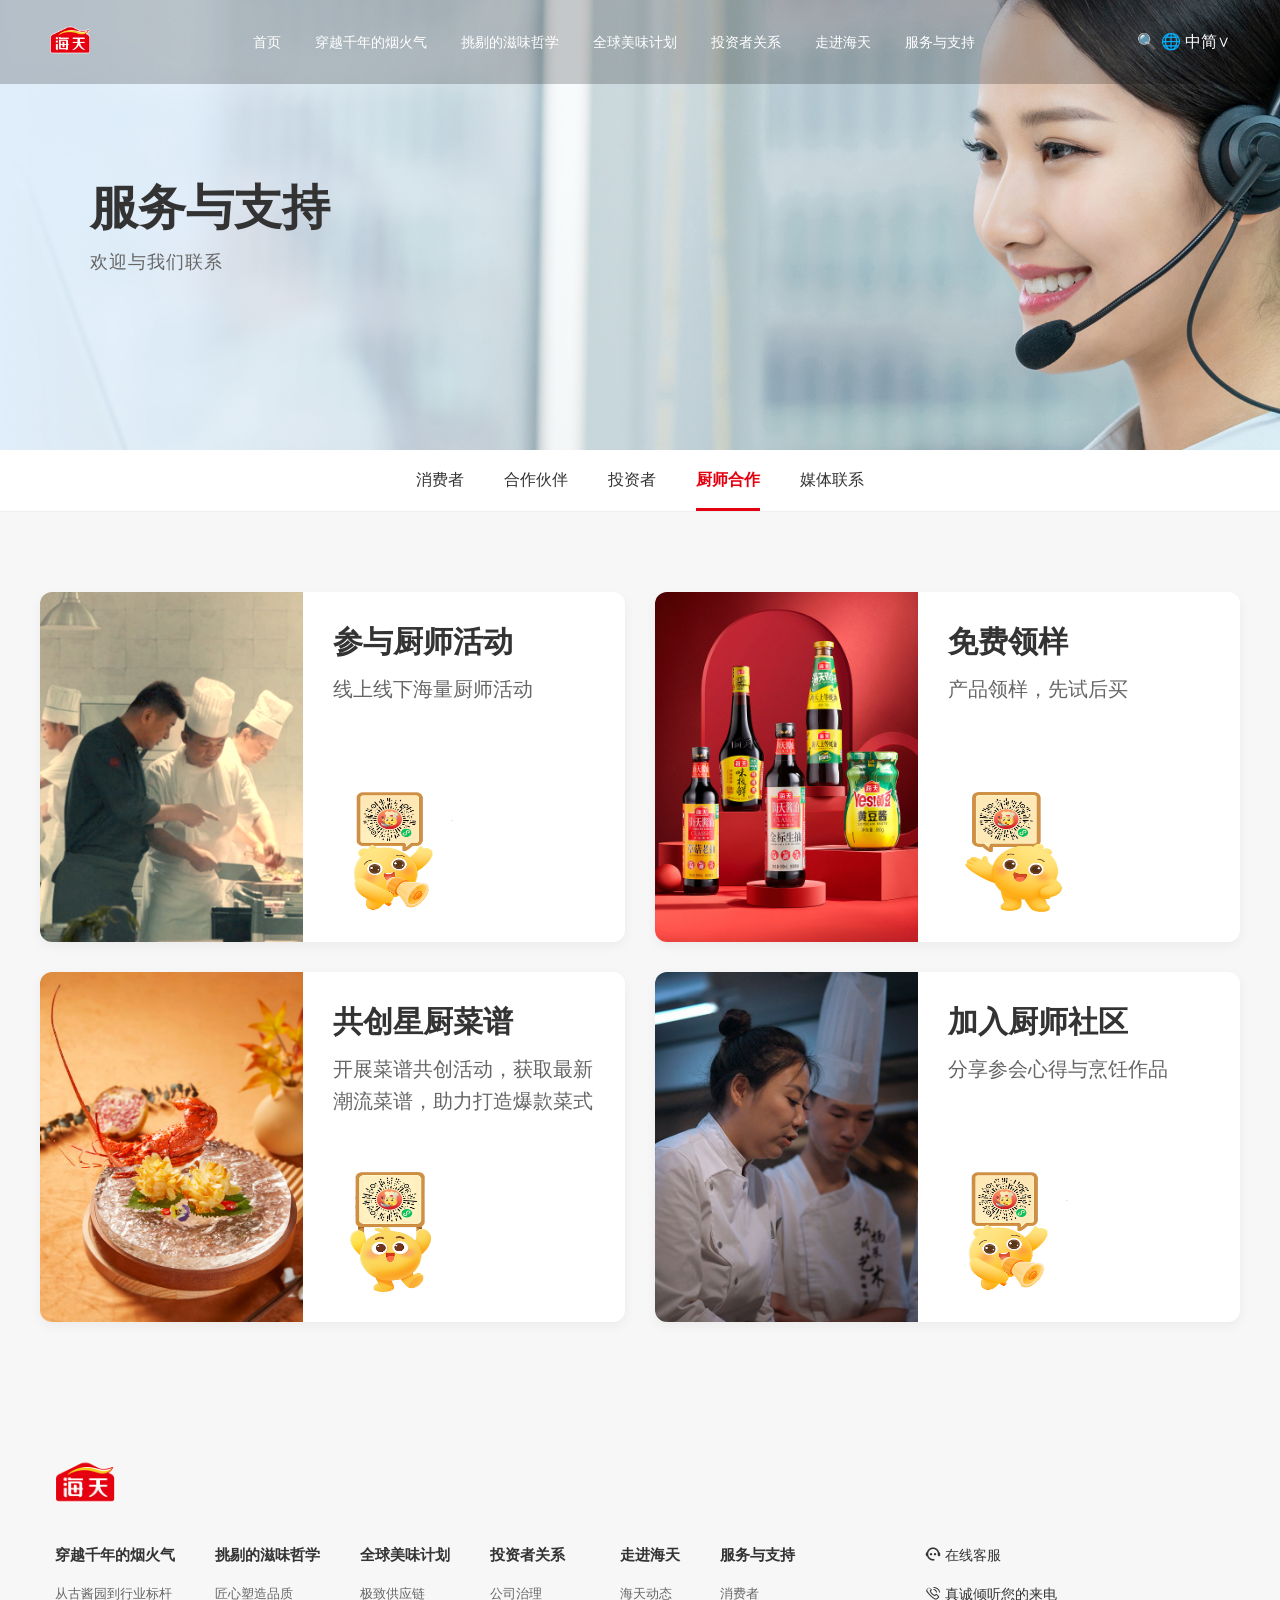
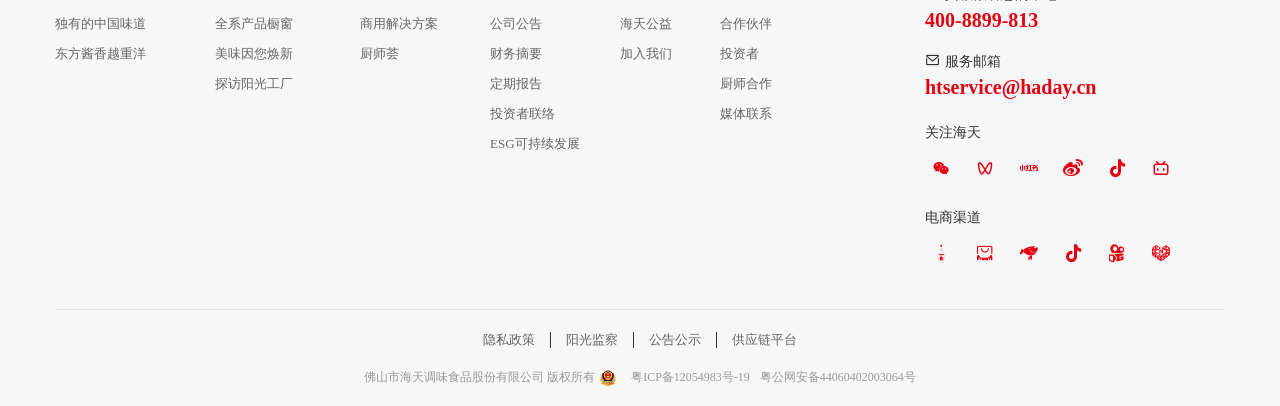
==== service.html @ 2e5ee678 "4.5update" ====
<!DOCTYPE html>
<html lang="en">
<head>
    <meta charset="UTF-8">
    <meta name="viewport" content="width=device-width, initial-scale=1.0">
    <title>Document</title>
    <link rel="stylesheet" href="./css/service.css">
    <link rel="stylesheet" href="./css/font_ivn4hwfyvwr/iconfont.css">
</head>
<body>
    <!-------------导航栏--与之前的一致------------>
    <header class="navbar">
        <div class="logo">
            <img src="./images/logo.png" alt="海天logo"> 
        </div>
        <nav class="nav-links">
            <a href="#">首页</a>
            <a href="#">穿越千年的烟火气</a>
            <a href="#">挑剔的滋味哲学</a>
            <a href="#">全球美味计划</a>
            <a href="#">投资者关系</a>
            <a href="#">走进海天</a>
            <a href="./service.html">服务与支持</a>
        </nav>
        <div class="nav-icons">
            <span class="search-icon">🔍</span>
            <span class="lang-select">🌐 中简∨</span>
        </div>
    </header>
    <!-------------------------------------------->

    <!------首页图片----->
    <section class="service-banner">
        <div class="banner-container">
            <div class="banner-content">
                <h1 class="banner-title">服务与支持</h1>
                <p class="banner-subtitle">欢迎与我们联系</p>
            </div>
        </div>
    </section>
    <!------------------>

    <!---------不紧要的导航栏--------->

    <nav class="service-sub-nav">
        <div class="sub-nav-container">
            <a href="#" class="sub-nav-item">消费者</a>
            <a href="#" class="sub-nav-item">合作伙伴</a>
            <a href="#" class="sub-nav-item">投资者</a>
            <a href="#" class="sub-nav-item active">厨师合作</a>
            <a href="#" class="sub-nav-item">媒体联系</a>
        </div>
    </nav>

    <!------------------------------->


    <!-------------------厨师海报区域------------------>
    <section class="chef-activity-section">
        <div class="activity-container">
            <div class="activity-card">
                <div class="card-image">
                    <img src="./images/img2.jpg" alt="参与厨师活动">
                </div>
                <div class="card-content">
                    <h3 class="card-title">参与厨师活动</h3>
                    <p class="card-subtitle">线上线下海量厨师活动</p>
                    <img src="./images/img6.png" alt="小程序码" class="card-qrcode">
                </div>
            </div>
    
            <div class="activity-card">
                <div class="card-image">
                    <img src="./images/img3.jpg" alt="免费领样">
                </div>
                <div class="card-content">
                    <h3 class="card-title">免费领样</h3>
                    <p class="card-subtitle">产品领样，先试后买</p>
                    <img src="./images/img7.png" alt="小程序码" class="card-qrcode">
                </div>
            </div>
    
            <div class="activity-card">
                <div class="card-image">
                    <img src="./images/img4.jpg" alt="共创星厨菜谱">
                </div>
                <div class="card-content">
                    <h3 class="card-title">共创星厨菜谱</h3>
                    <p class="card-subtitle">开展菜谱共创活动，获取最新潮流菜谱，助力打造爆款菜式</p>
                    <img src="./images/img8.png" alt="小程序码" class="card-qrcode">
                </div>
            </div>
    
            <div class="activity-card">
                <div class="card-image">
                    <img src="./images/img5.jpg" alt="加入厨师社区">
                </div>
                <div class="card-content">
                    <h3 class="card-title">加入厨师社区</h3>
                    <p class="card-subtitle">分享参会心得与烹饪作品</p>
                    <img src="./images/img9.png" alt="小程序码" class="card-qrcode">
                </div>
            </div>
        </div>
    </section>
    <!------------------------------------------------>


    <!-------最下方的图标以及文字区域(与之前的一致)-------->

    <footer class="footer-section">
        <div class="footer-container">
            <div class="footer-logo">
                <img src="./images/logo.png" alt="海天" width="60">
            </div>
    
            <div class="footer-main">
                <div class="footer-links-wrapper">
                    <div class="link-column">
                        <h4>穿越千年的烟火气</h4>
                        <a href="#">从古酱园到行业标杆</a>
                        <a href="#">独有的中国味道</a>
                        <a href="#">东方酱香越重洋</a>
                    </div>
                    <div class="link-column">
                        <h4>挑剔的滋味哲学</h4>
                        <a href="#">匠心塑造品质</a>
                        <a href="#">全系产品橱窗</a>
                        <a href="#">美味因您焕新</a>
                        <a href="#">探访阳光工厂</a>
                    </div>
                    <div class="link-column">
                        <h4>全球美味计划</h4>
                        <a href="#">极致供应链</a>
                        <a href="#">商用解决方案</a>
                        <a href="#">厨师荟</a>
                    </div>
                    <div class="link-column">
                        <h4>投资者关系</h4>
                        <a href="#">公司治理</a>
                        <a href="#">公司公告</a>
                        <a href="#">财务摘要</a>
                        <a href="#">定期报告</a>
                        <a href="#">投资者联络</a>
                        <a href="#">ESG可持续发展</a>
                    </div>
                    <div class="link-column">
                        <h4>走进海天</h4>
                        <a href="#">海天动态</a>
                        <a href="#">海天公益</a>
                        <a href="#">加入我们</a>
                    </div>
                    <div class="link-column">
                        <h4>服务与支持</h4>
                        <a href="#">消费者</a>
                        <a href="#">合作伙伴</a>
                        <a href="#">投资者</a>
                        <a href="#">厨师合作</a>
                        <a href="#">媒体联系</a>
                    </div>
                </div>
    
                <div class="footer-contact">
                    <div class="contact-item">
                        <i class="iconfont icon-zaixiankefu"></i> 在线客服
                    </div>
                    <div class="contact-item phone">
                        <p><i class="iconfont icon-laidian"></i> 真诚倾听您的来电</p>
                        <span class="red-text">400-8899-813</span>
                    </div>
                    <div class="contact-item email">
                        <p><i class="iconfont icon-email"></i> 服务邮箱</p>
                        <span class="red-text">htservice@haday.cn</span>
                    </div>
    
                    <div class="channel-group">
                        <p>关注海天</p>
                        <div class="icon-list">
                            <i class="iconfont icon-weixin"></i>
                            <i class="iconfont icon-weixinshipinhao"></i>
                            <i class="iconfont icon-redbook"></i>
                            <i class="iconfont icon-xinlangweibo"></i>
                            <i class="iconfont icon-douyin"></i>
                            <i class="iconfont icon-bilibili-line"></i>
                        </div>
                    </div>
    
                    <div class="channel-group">
                        <p>电商渠道</p>
                        <div class="icon-list">
                            <i class="iconfont icon-jiangyou"></i>
                            <i class="iconfont icon-tianmao"></i>
                            <i class="iconfont icon-pay-jingdong"></i>
                            <i class="iconfont icon-douyin"></i>
                            <i class="iconfont icon-kuaishou"></i>
                            <i class="iconfont icon-pinduoduo"></i>
                        </div>
                    </div>
                </div>
            </div>
    
            <div class="footer-legal">
                <div class="legal-links">
                    <a href="#">隐私政策</a> | <a href="#">阳光监察</a> | <a href="#">公告公示</a> | <a href="#">供应链平台</a>
                </div>
                <div class="copyright">
                    佛山市海天调味食品股份有限公司 版权所有 
                    <img src="./images/img18.png" alt="警徽" class="police-icon">
                    <a href="#">粤ICP备12054983号-19</a> 
                    <span>粤公网安备44060402003064号</span>
                </div>
            </div>
        </div>
    </footer>

    <!-------------------------------------------------->

</body>
</html>
---- css/service.css ----
* {
    margin: 0;
    padding: 0;
    box-sizing: border-box;
    font-family: "Microsoft YaHei";
}

/* ------导航栏-------- */
.navbar {
    position: fixed;
    /* 固定 */
    top: 0;
    width: 100%;
    display: flex;
    justify-content: space-between;
    align-items: center;
    padding: 20px 50px;
    background: rgba(0, 0, 0, 0.2); 
    z-index: 1000;
    color: white;
}

.logo img {
    height: 40px;
}

.nav-links a {
    color: white;
    text-decoration: none;
    margin: 0 15px;
    font-size: 14px;
    font-weight: 500;
    position: relative;
    padding-bottom: 18px;
    transition: color 0.3s;
}

.nav-links a::after{
    content: '';
    position: absolute;
    bottom: 0;
    left: 50%;
    width: 0;
    height: 2px;
    background: #e40012;    
    transition: all 0.3s ease;
    transform: translateX(-50%);
}

.nav-links a:hover{
    color: #ffffff;
}

.nav-links a:hover::after{
    width: 100%;
}
/* --------------------- */



/* -------首页图片区域------- */
.service-banner {
    width: 100%;
    height: 450px; 
    background-image: url('/images/img1.jpg'); 
    background-size: cover;
    background-position: center;
    position: relative;
    display: flex;
    align-items: center;
}

.banner-container {
    width: 1200px;      
    margin: 0 auto;
    padding-left: 50px;  
}

.banner-content {
    color: #333;      
    text-align: left;
}

.banner-title {
    font-size: 48px;             /* 大标题字体 */
    font-weight: bold;
    margin-bottom: 10px;
}

.banner-subtitle {
    font-size: 18px;    
    color: #666;
    font-weight: 500;
    letter-spacing: 1px;     
}
/* ------------------------- */




/* ----内容重复的图标以及文字区域------- */
.footer-section {
    background-color: #f7f7f7; 
    padding: 50px 0 20px;
    font-family: "Microsoft YaHei";
}

.footer-container {
    max-width: 1200px;
    margin: 0 auto;
    padding: 0 15px;
}

.footer-main {
    display: flex;
    justify-content: space-between;
    padding-top: 30px;
    border-bottom: 1px solid #e5e5e5;
    padding-bottom: 40px;
}

.footer-links-wrapper {
    display: flex;
    gap: 40px;
}

.link-column h4 {
    font-size: 15px;
    color: #333;
    margin-bottom: 20px;
    font-weight: bold;
}

.link-column a {
    display: block;
    font-size: 13px;
    color: #666;
    text-decoration: none;
    margin-bottom: 12px;
    transition: color 0.3s;
}

.link-column a:hover {
    color: #e40011;
}

.footer-contact {
    width: 300px;
}

.contact-item {
    font-size: 14px;
    color: #333;
    margin-bottom: 20px;
    cursor: pointer;
}

.contact-item:hover { color: #e40011; }

.red-text {
    color: #e40011;
    font-size: 20px;
    font-weight: bold;
    display: block;
    margin-top: 5px;
}

.channel-group { margin-top: 25px; }
.channel-group p { font-size: 14px; color: #333; margin-bottom: 10px; }

.icon-list {
    display: flex;
    gap: 12px;
    flex-wrap: wrap;
}

.icon-list i {
    width: 32px;
    height: 32px;
    background-color: transparent;
    border-radius: 50%;
    display: flex;
    align-items: center;
    justify-content: center;
    font-size: 18px;
    color: #e40011; 
    cursor: pointer;
    transition: all 0.3s;
}

.icon-list i:hover {
    background-color: #e40011;
    color: #ffffff;
}

.footer-legal {
    padding-top: 20px;
    display: flex;
    flex-direction: column;
    align-items: center;
    gap: 10px;
}

.legal-links a {
    color: #666;
    font-size: 13px;
    text-decoration: none;
    margin: 0 10px;
}

.legal-links a:hover { color: #e40011; }

.copyright {
    display: flex;
    justify-content: center;
    align-items: center;
    flex-wrap: wrap;
    font-size: 12px;
    color: #999;
    margin-top: 10px;
}

.copyright .police-icon {
    width: 16px; 
    height: 16px;
    margin: 0 5px; 
}

.copyright a, .copyright span {
    color: #999;
    text-decoration: none;
    margin-left: 10px;
}


/* ---------------------------------- */


/* ---------不紧要的导航栏-------- */
.service-sub-nav {
    width: 100%;
    background-color: #fff;
    border-bottom: 1px solid #eee;
}

.sub-nav-container {
    width: 1200px;
    margin: 0 auto;
    display: flex;
    justify-content: center; 
    gap: 40px;              
}

.sub-nav-item {
    padding: 20px 0;
    font-size: 16px;
    color: #333;
    text-decoration: none;
    position: relative; 
    transition: color 0.3s ease;
}

.sub-nav-item:hover {
    color: #e40011;
}

.sub-nav-item.active {
    color: #e40011;
    font-weight: bold;
}

.sub-nav-item.active::after {
    content: '';
    position: absolute;
    bottom: 0;        
    left: 0;
    width: 100%;  
    height: 3px; 
    background-color: #e40011;
}
/* ------------------------------ */


/* ------------------厨师海报区域----------------- */
.chef-activity-section {
    width: 100%;
    padding: 80px 0;
    background-color: #f7f7f7;
}

.activity-container {
    width: 1200px;
    margin: 0 auto;
    display: grid;
    grid-template-columns: repeat(2, 1fr);
    gap: 30px; 
}

.activity-card {
    background-color: #fff;
    border-radius: 12px;                   
    overflow: hidden;                       
    box-shadow: 0 4px 12px rgba(0,0,0,0.05);
    display: flex;                         
    height: 350px;                         
    transition: transform 0.3s ease;   
}

.activity-card:hover {
    transform: translateY(-5px);
}

.card-image {
    flex: 1;           
    overflow: hidden; 
}

.card-image img {
    width: 100%;
    height: 100%;
    object-fit: cover;  
    transition: transform 0.6s cubic-bezier(0.25, 0.46, 0.45, 0.94); 
    /* 用一下ai推荐的过渡格式 */
}

.card-image img:hover {
    transform: scale(1.1);                  /* 放大 1.1 倍 */
}

.card-content {
    flex: 1;     
    padding: 30px;
    display: flex;
    flex-direction: column;
    align-items: flex-start; 
    position: relative;
}

.card-title {
    font-size: 30px;
    color: #333;
    margin-bottom: 10px;
}

.card-subtitle {
    font-size: 20px;
    color: #666;
    line-height: 1.6; 
    margin-bottom: 30px; 
}

.card-qrcode {
    position: absolute;
    bottom: 30px;  
    width: 120px;
    height: 120px;
}

/* ---------------------------------------------- */
---- css/font_ivn4hwfyvwr/iconfont.css ----
@font-face {
  font-family: "iconfont"; /* Project id  */
  src: url('iconfont.ttf?t=1775362065875') format('truetype');
}

.iconfont {
  font-family: "iconfont" !important;
  font-size: 16px;
  font-style: normal;
  -webkit-font-smoothing: antialiased;
  -moz-osx-font-smoothing: grayscale;
}

.icon-xinlangweibo:before {
  content: "\f01af";
}

.icon-weixin:before {
  content: "\f0106";
}

.icon-tianmao:before {
  content: "\e757";
}

.icon-jiangyou:before {
  content: "\e621";
}

.icon-zaixiankefu:before {
  content: "\e617";
}

.icon-laidian:before {
  content: "\e68e";
}

.icon-douyin:before {
  content: "\e8db";
}

.icon-kuaishou:before {
  content: "\e8dc";
}

.icon-pay-jingdong:before {
  content: "\e8dd";
}

.icon-pinduoduo:before {
  content: "\e8df";
}

.icon-weixinshipinhao:before {
  content: "\e68c";
}

.icon-email:before {
  content: "\e856";
}

.icon-bilibili-line:before {
  content: "\ea96";
}

.icon-redbook:before {
  content: "\e502";
}
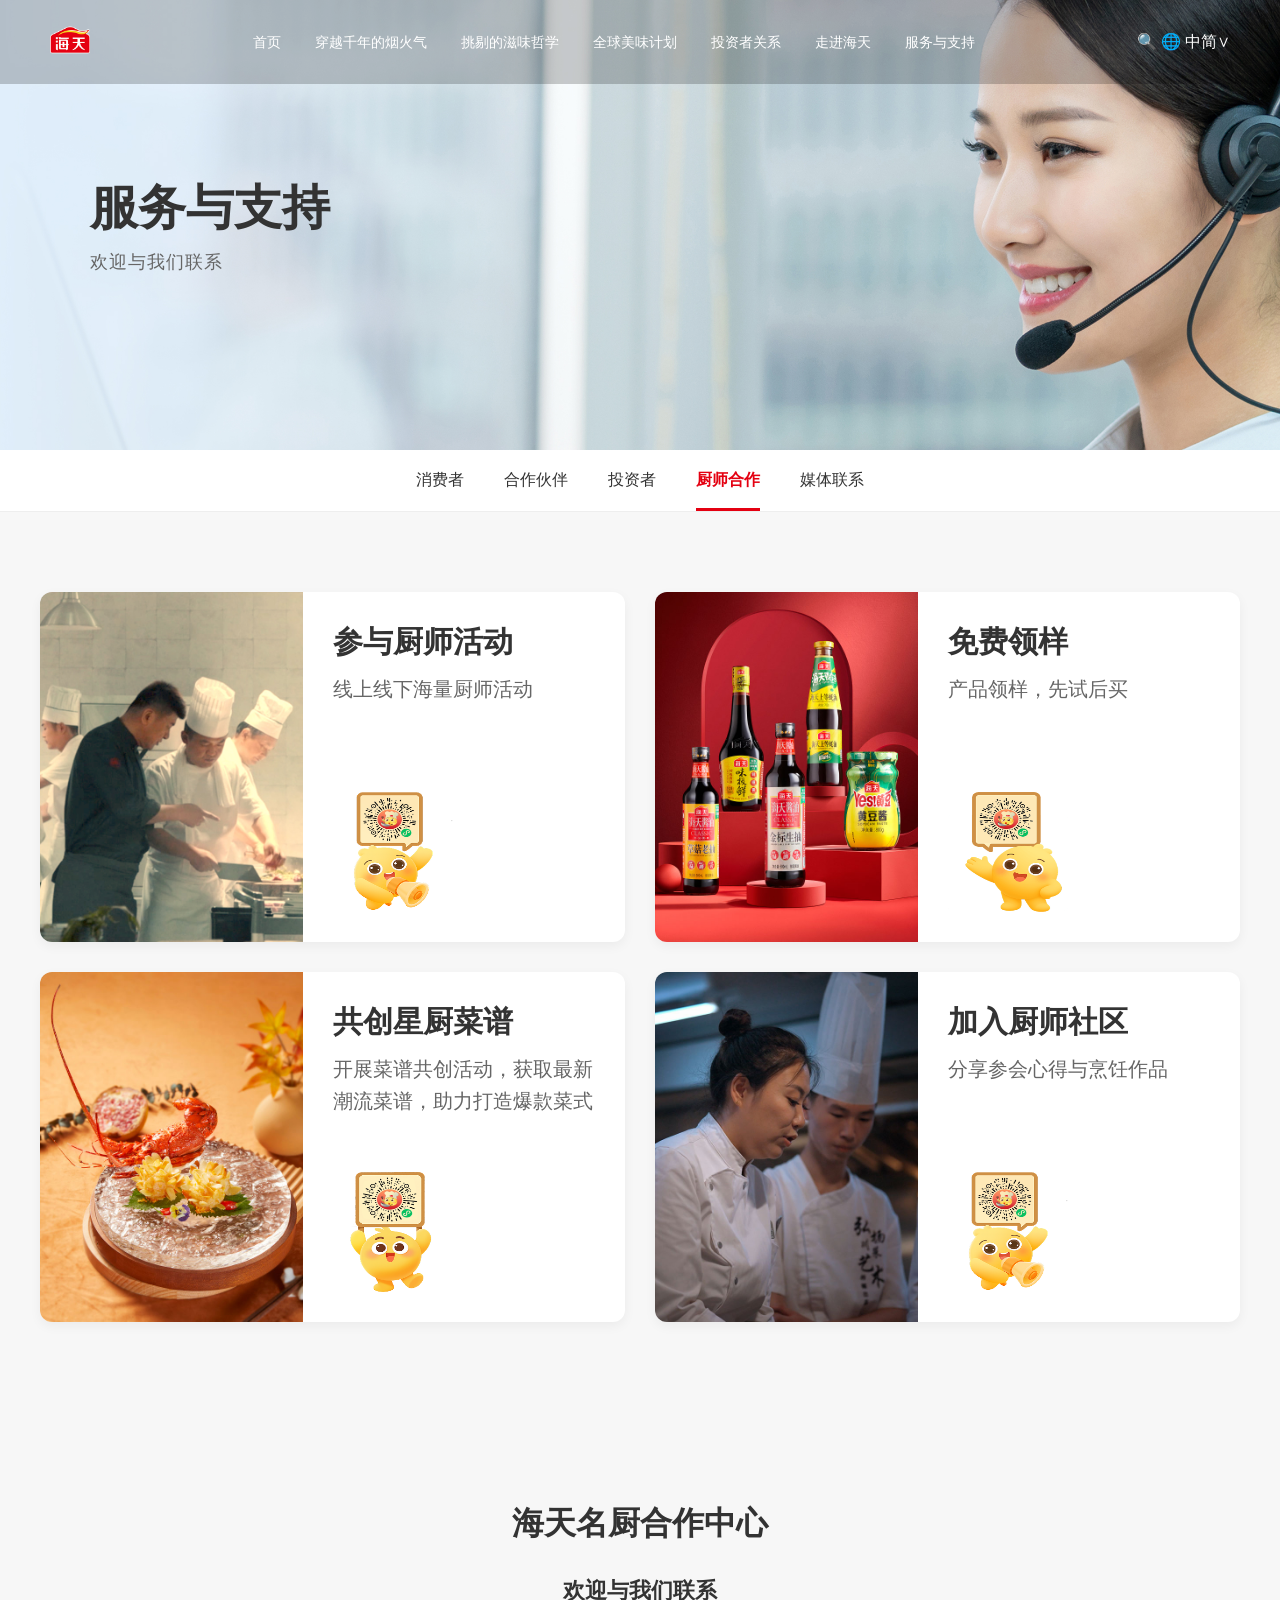
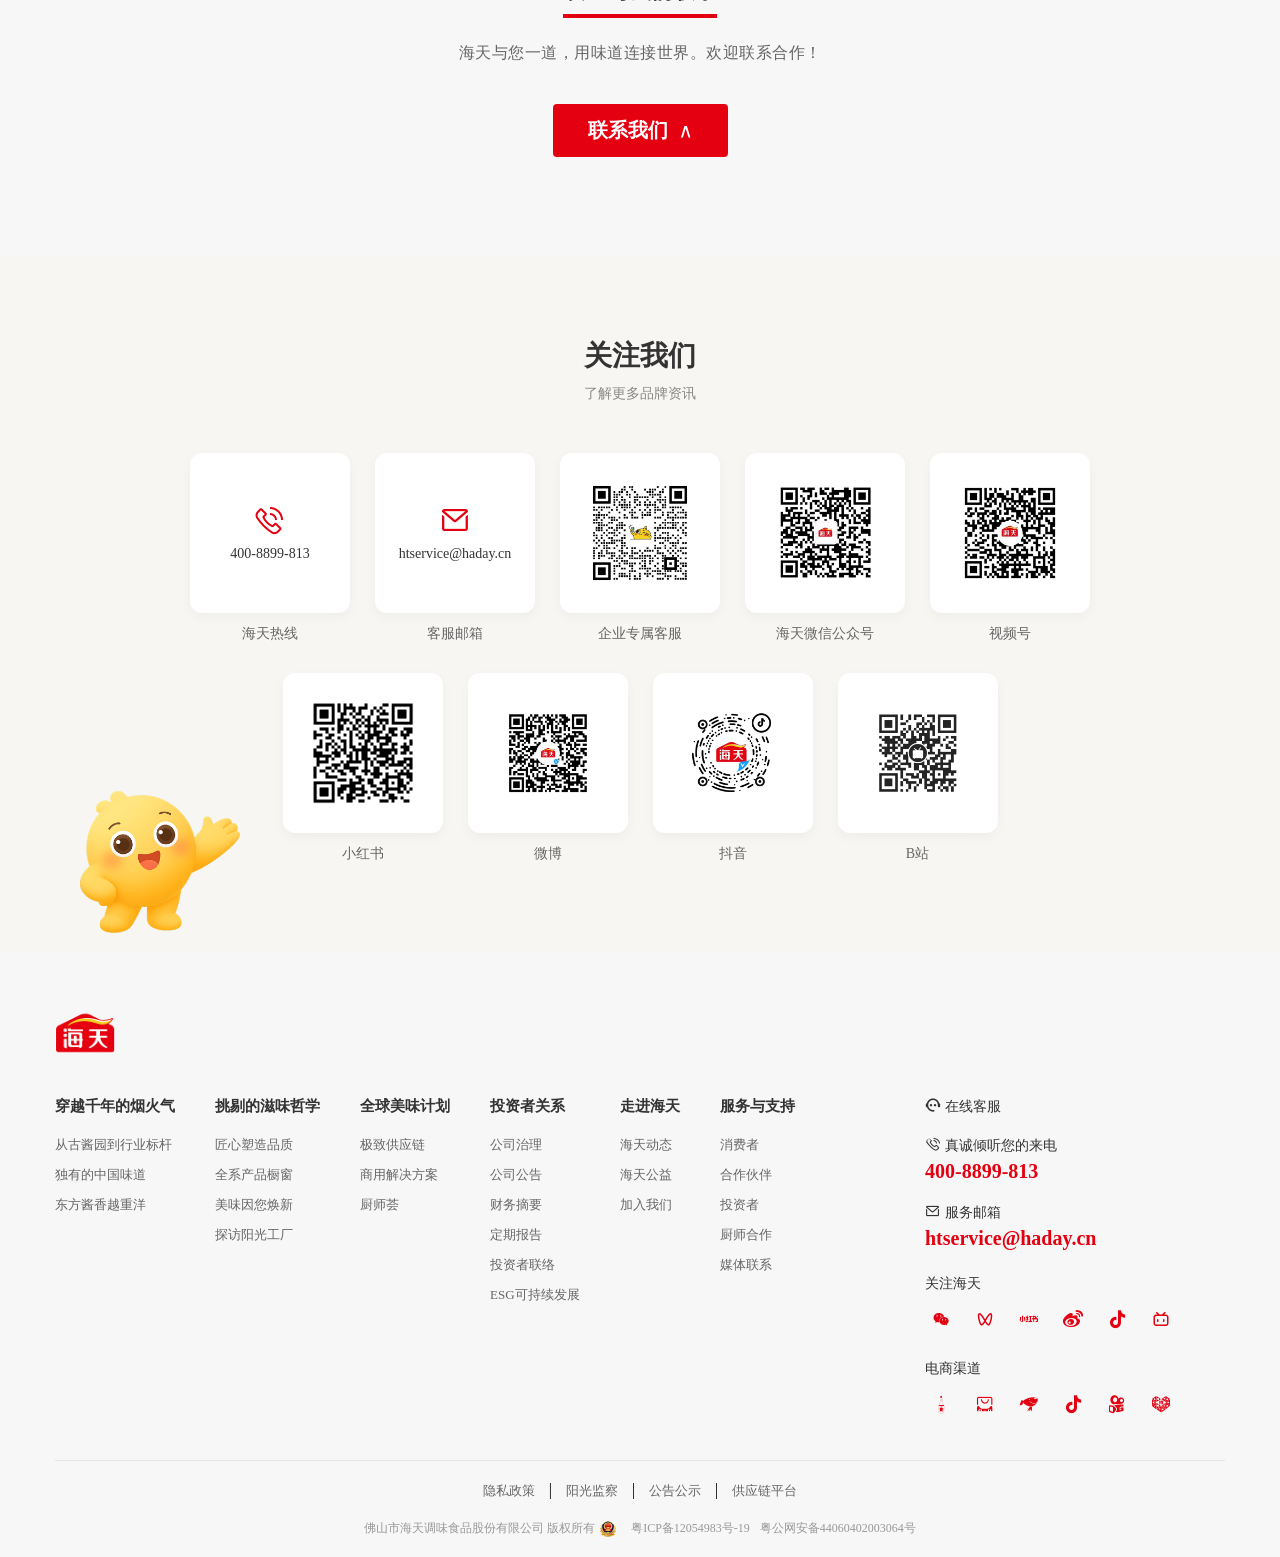
==== commit 392a6358: "4.5.22update" ====
--- a/service.html
+++ b/service.html
@@ -105,6 +105,116 @@
     </section>
     <!------------------------------------------------>
 
+    <!-------------合作中心区域-------------->
+    <section class="chef-contact-section">
+        <div class="contact-container">
+            <h2 class="contact-main-title">海天名厨合作中心</h2>
+            
+            <div class="contact-focus">
+                <span class="focus-text">欢迎与我们联系</span>
+                <div class="focus-line"></div>
+            </div>
+            
+            <p class="contact-desc">海天与您一道，用味道连接世界。欢迎联系合作！</p>
+            
+            <button class="contact-btn">
+                <span class="contact-content">联系我们</span>
+            </button>
+        </div>
+    </section>
+
+
+    <!-------------------------------------->
+
+    <!-------------一堆二维码区域-------------->
+    <section class="contact-follow-section">
+        <div class="contact-header">
+            <h2 class="contact-title">关注我们</h2>
+            <p class="contact-subtitle">了解更多品牌资讯</p>
+        </div>
+        
+        <div class="contact-main-container">
+
+             <!------------五个一行区域----------->
+            <div class="contact-row contact-row-top">
+                <div class="contact-card">
+                    <div class="contact-icon-wrapper">
+                        <i class="iconfont icon-laidian contact-icon-font"></i>
+                        <p class="contact-info-text">400-8899-813</p>
+                    </div>
+                    <span class="contact-card-label">海天热线</span>
+                </div>
+                
+                <div class="contact-card">
+                    <div class="contact-icon-wrapper">
+                        <i class="iconfont icon-email contact-icon-font"></i>
+                        <p class="contact-info-text">htservice@haday.cn</p>
+                    </div>
+                    <span class="contact-card-label">客服邮箱</span>
+                </div>
+                
+                <div class="contact-card contact-qr-type">
+                    <div class="contact-qr-wrapper">
+                        <img src="./images/img11-kf.jpg" alt="专属客服">
+                    </div>
+                    <span class="contact-card-label">企业专属客服</span>
+                </div>
+                
+                <div class="contact-card contact-qr-type">
+                    <div class="contact-qr-wrapper">
+                        <img src="./images/img12-gzh.jpg" alt="微信公众号">
+                    </div>
+                    <span class="contact-card-label">海天微信公众号</span>
+                </div>
+                
+                <div class="contact-card contact-qr-type">
+                    <div class="contact-qr-wrapper">
+                        <img src="./images/img13-sph.jpg" alt="视频号">
+                    </div>
+                    <span class="contact-card-label">视频号</span>
+                </div>
+
+                
+            </div>
+            <!------------------------------->
+
+        <!---------------四个一行----------->
+            <div class="contact-row contact-row-bottom">
+                <div class="contact-card contact-qr-type">
+                    <div class="contact-qr-wrapper">
+                        <img src="./images/img14-xhs.jpg" alt="小红书">
+                    </div>
+                    <span class="contact-card-label">小红书</span>
+                </div>
+                <div class="contact-card contact-qr-type">
+                    <div class="contact-qr-wrapper">
+                        <img src="./images/img15-wb.jpg" alt="微博">
+                    </div>
+                    <span class="contact-card-label">微博</span>
+                </div>
+                <div class="contact-card contact-qr-type">
+                    <div class="contact-qr-wrapper">
+                        <img src="./images/img16-dy.jpg" alt="抖音">
+                    </div>
+                    <span class="contact-card-label">抖音</span>
+                </div>
+                <div class="contact-card contact-qr-type">
+                    <div class="contact-qr-wrapper">
+                        <img src="./images/img17-blibli.jpg" alt="B站">
+                    </div>
+                    <span class="contact-card-label">B站</span>
+                </div>
+            </div>
+        <!-------------------------------->
+        </div>
+        
+        
+
+        <img src="./images/img10.png" alt="海天吉祥物" class="contact-mascot-img">
+    </section>
+
+    <!---------------------------------------->
+
 
     <!-------最下方的图标以及文字区域(与之前的一致)-------->
 
--- a/css/service.css
+++ b/css/service.css
@@ -356,4 +356,196 @@
     height: 120px;
 }
 
-/* ---------------------------------------------- */+/* ---------------------------------------------- */
+
+
+/* ------------合作中心区域----------- */
+.chef-contact-section {
+    padding: 100px 0;
+    background-color: #f7f7f7;
+    text-align: center;
+}
+
+.contact-container {
+    max-width: 1200px;
+    margin: 0 auto;
+}
+
+.contact-main-title {
+    font-size: 32px;
+    color: #333;
+    margin-bottom: 30px;
+    font-weight: bold;
+}
+
+.contact-focus {
+    display: inline-block;
+    margin-bottom: 25px;
+}
+
+.focus-text {
+    font-size: 22px;
+    color: #333;
+    font-weight: 600;
+}
+
+.focus-line {
+    width: 100%; 
+    height: 4px;
+    background-color: #e40011;
+    margin-top: 8px;
+}
+
+.contact-desc {
+    font-size: 16px;
+    color: #666;
+    margin-bottom: 40px;
+    letter-spacing: 0.5px;
+}
+
+.contact-btn {
+    padding: 12px 35px;
+    font-size: 18px;
+    cursor: pointer;
+    border: none;
+    border-radius: 4px;
+    display: inline-flex;
+    align-items: center;
+    gap: 10px;
+    background-color: #e40011;
+    transition: background 0.3s;
+}
+
+.contact-btn:hover{
+    background-color: #ff3344;
+}
+
+
+.contact-content{
+    font-size: 20px;
+    font-weight: bold;
+    color: #fff;
+    display: flex;
+    align-items: center;
+}
+
+/* 添加了一个箭头反转的效果 */
+
+.contact-content::after{
+    margin-top: 5px;
+    content: '∨';
+    margin-left: 10px;
+    font-weight: normal;
+    display: inline-block;
+    transform: rotate(180deg);
+    transition: transform 0.3s ease;
+}
+
+.contact-btn:hover .contact-content::after{
+    transform: rotate(0deg);
+}
+
+/* ---------------------------------- */
+
+/* -------------一堆二维码区域-----------*/
+.contact-follow-section {
+    width: 100%;
+    padding: 80px 0 120px;
+    background-color: #f8f6f2;
+    position: relative;
+    text-align: center;
+    overflow: hidden;
+}
+
+.contact-header {
+    margin-bottom: 50px;
+}
+
+.contact-title {
+    font-size: 28px;
+    color: #333;
+    margin-bottom: 10px;
+}
+
+.contact-subtitle {
+    font-size: 14px;
+    color: #888;
+}
+
+.contact-main-container {
+    width: 1200px;
+    margin: 0 auto;
+    display: flex;
+    flex-direction: column;
+    gap: 60px;
+}
+
+.contact-row {
+    display: flex;
+    justify-content: center;
+    gap: 25px;
+}
+
+.contact-card {
+    width: 160px;
+    background: #fff;
+    border-radius: 12px;
+    box-shadow: 0 4px 12px rgba(0,0,0,0.04);
+    position: relative;
+    transition: transform 0.3s ease;
+    cursor: pointer;
+}
+
+.contact-card:hover {
+    transform: translateY(-5px);
+}
+
+.contact-icon-wrapper,
+.contact-qr-wrapper {
+    width: 100%;
+    aspect-ratio: 1 / 1;
+    /* 设置一个正方形区域 */
+    display: flex;
+    flex-direction: column;
+    align-items: center;
+    justify-content: center;
+    padding: 20px;
+    box-sizing: border-box;
+}
+
+.contact-icon-font {
+    font-size: 32px !important;
+    /* 强制扩大图标的区域 */
+    color: #e40011;
+    margin-bottom: 10px;
+}
+
+.contact-info-text {
+    font-size: 14px;
+    color: #333;
+    font-weight: 500;
+}
+
+.contact-qr-wrapper img {
+    width: 100%;
+    height: 100%;
+    object-fit: contain;
+}
+
+.contact-card-label {
+    position: absolute;
+    bottom: -30px;
+    left: 0;
+    width: 100%;
+    font-size: 14px;
+    color: #666;
+}
+
+.contact-mascot-img {
+    position: absolute;
+    bottom: 20px;
+    left: 80px;
+    width: 160px;
+    z-index: 2;
+}
+/* ------------------------------------- */
